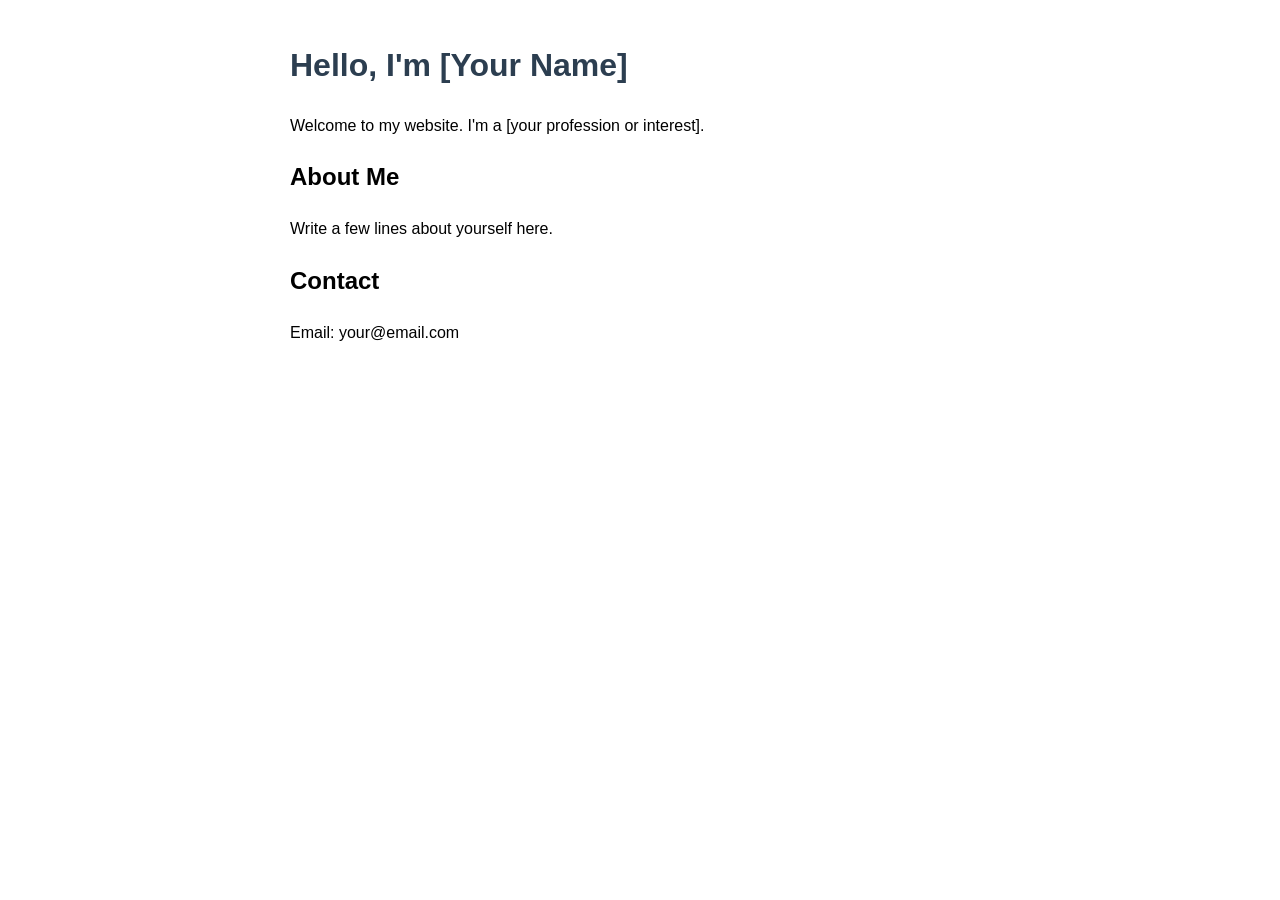
==== index.html @ 99b1be38 "Create index.html" ====
<!DOCTYPE html>
<html lang="en">
<head>
  <meta charset="UTF-8">
  <meta name="viewport" content="width=device-width, initial-scale=1">
  <title>My Website</title>
  <style>
    body { font-family: Arial, sans-serif; max-width: 700px; margin: 40px auto; padding: 0 20px; line-height: 1.6; }
    h1 { color: #2c3e50; }
  </style>
</head>
<body>
  <h1>Hello, I'm [Your Name]</h1>
  <p>Welcome to my website. I'm a [your profession or interest].</p>
  <h2>About Me</h2>
  <p>Write a few lines about yourself here.</p>
  <h2>Contact</h2>
  <p>Email: your@email.com</p>
</body>
</html>
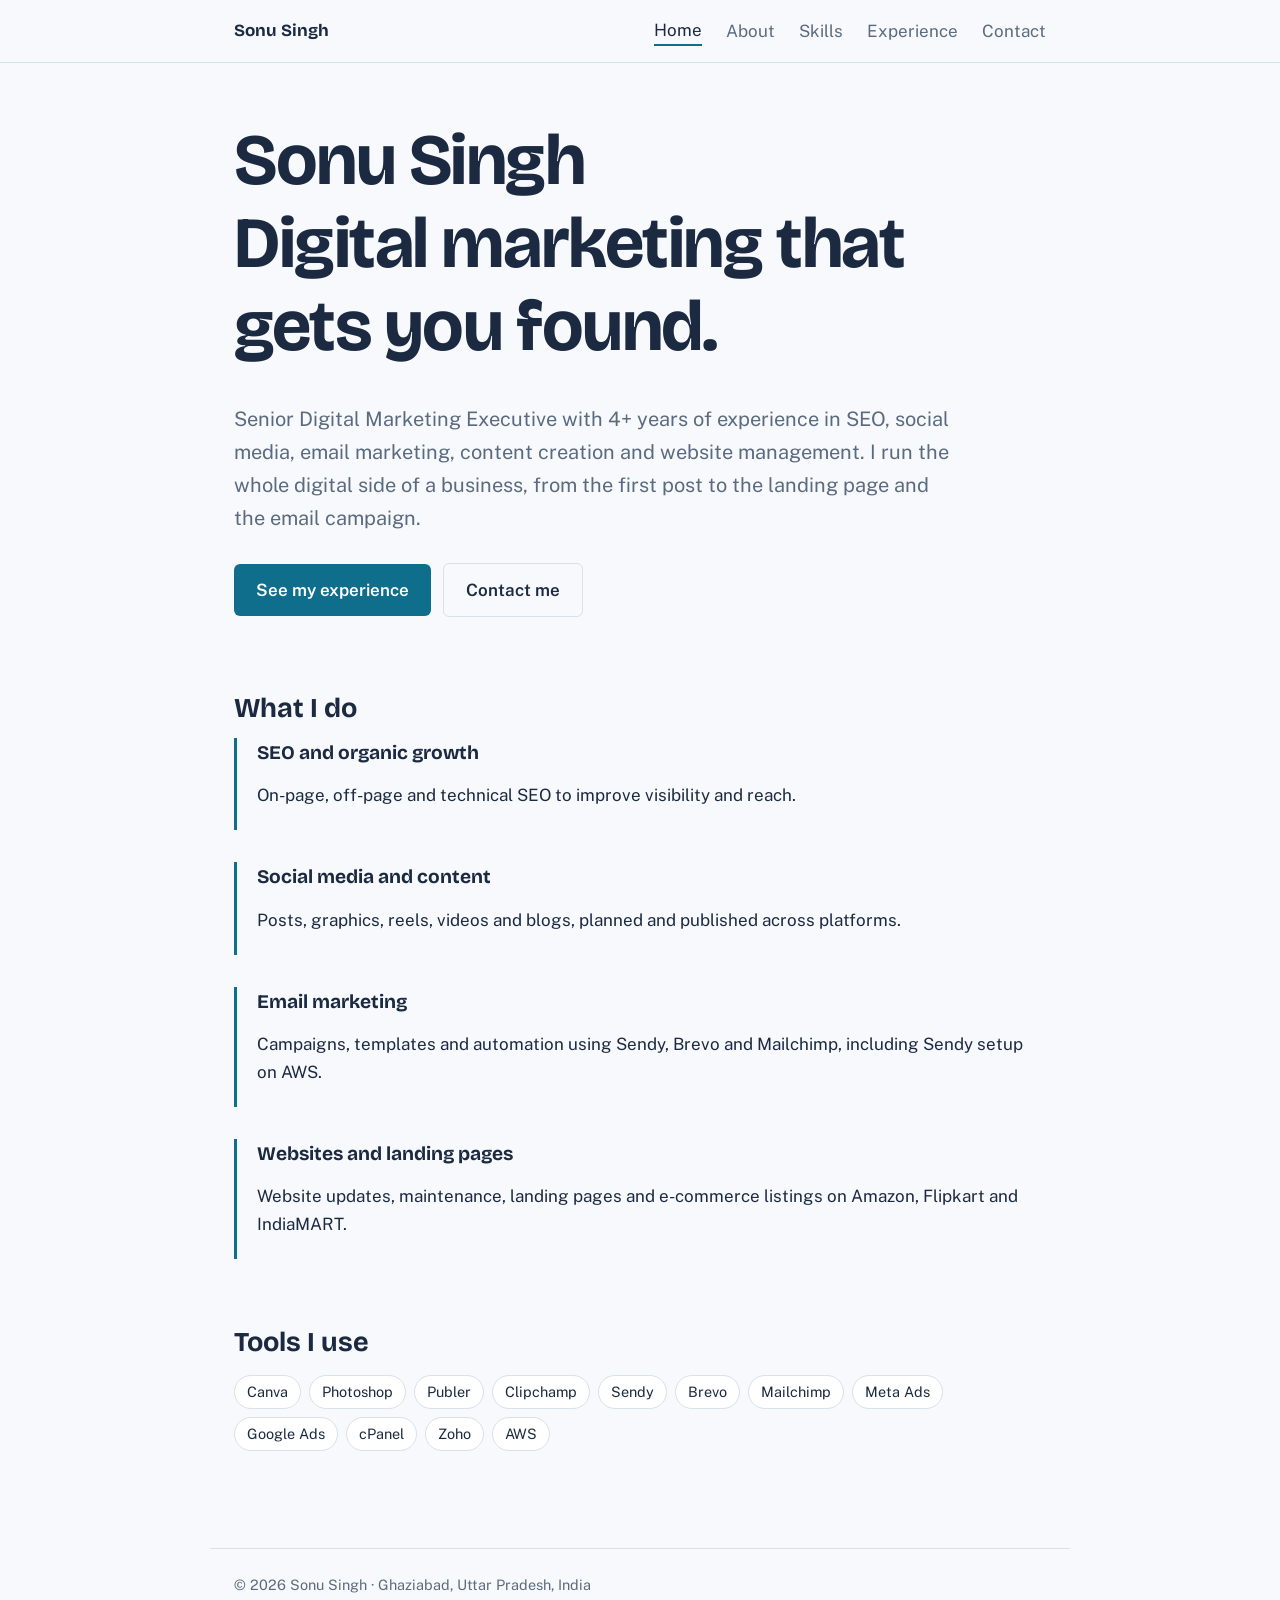
==== commit 8582426d: "Add files via upload" ====
--- a/index.html
+++ b/index.html
@@ -1,20 +1,28 @@
 <!DOCTYPE html>
-<html lang="en">
-<head>
-  <meta charset="UTF-8">
-  <meta name="viewport" content="width=device-width, initial-scale=1">
-  <title>My Website</title>
-  <style>
-    body { font-family: Arial, sans-serif; max-width: 700px; margin: 40px auto; padding: 0 20px; line-height: 1.6; }
-    h1 { color: #2c3e50; }
-  </style>
-</head>
-<body>
-  <h1>Hello, I'm [Your Name]</h1>
-  <p>Welcome to my website. I'm a [your profession or interest].</p>
-  <h2>About Me</h2>
-  <p>Write a few lines about yourself here.</p>
-  <h2>Contact</h2>
-  <p>Email: your@email.com</p>
-</body>
-</html>
+<html lang="en"><head><meta charset="UTF-8"><meta name="viewport" content="width=device-width,initial-scale=1">
+<title>Home | Sonu Singh</title>
+<meta name="description" content="Sonu Singh, Senior Digital Marketing Executive with 4+ years of experience in SEO, social media, email marketing and websites.">
+<link rel="preconnect" href="https://fonts.googleapis.com"><link rel="preconnect" href="https://fonts.gstatic.com" crossorigin>
+<link href="https://fonts.googleapis.com/css2?family=Bricolage+Grotesque:wght@600;700&family=Public+Sans:wght@400;600&display=swap" rel="stylesheet">
+<link rel="stylesheet" href="style.css"></head><body>
+<header><nav><a class="logo" href="index.html">Sonu Singh</a>
+<a href="index.html" aria-current="page">Home</a>
+<a href="about.html">About</a>
+<a href="skills.html">Skills</a>
+<a href="experience.html">Experience</a>
+<a href="contact.html">Contact</a>
+</nav></header>
+<main>
+<div class="hero-in">
+<h1>Sonu Singh<br>Digital marketing that gets you found.</h1>
+<p class="lead">Senior Digital Marketing Executive with 4+ years of experience in SEO, social media, email marketing, content creation and website management. I run the whole digital side of a business, from the first post to the landing page and the email campaign.</p>
+<a class="btn" href="experience.html">See my experience</a><a class="btn alt" href="contact.html">Contact me</a>
+</div>
+<h2>What I do</h2>
+<div class="row"><h3>SEO and organic growth</h3><p>On-page, off-page and technical SEO to improve visibility and reach.</p></div>
+<div class="row"><h3>Social media and content</h3><p>Posts, graphics, reels, videos and blogs, planned and published across platforms.</p></div>
+<div class="row"><h3>Email marketing</h3><p>Campaigns, templates and automation using Sendy, Brevo and Mailchimp, including Sendy setup on AWS.</p></div>
+<div class="row"><h3>Websites and landing pages</h3><p>Website updates, maintenance, landing pages and e-commerce listings on Amazon, Flipkart and IndiaMART.</p></div>
+<h2>Tools I use</h2>
+<ul class="tags"><li>Canva</li><li>Photoshop</li><li>Publer</li><li>Clipchamp</li><li>Sendy</li><li>Brevo</li><li>Mailchimp</li><li>Meta Ads</li><li>Google Ads</li><li>cPanel</li><li>Zoho</li><li>AWS</li></ul>
+</main><footer>© 2026 Sonu Singh · Ghaziabad, Uttar Pradesh, India</footer></body></html>
--- a/style.css
+++ b/style.css
@@ -0,0 +1,32 @@
+:root{--bg:#f7f9fc;--ink:#1b2a41;--muted:#5b6b7f;--line:#d9e1ea;--accent:#0f6e8c;--surface:#fff}
+@media (prefers-color-scheme:dark){:root{--bg:#10192a;--ink:#e8eef6;--muted:#9fb0c4;--line:#27374d;--accent:#5cc2e0;--surface:#16233a}}
+*{box-sizing:border-box}
+html{scroll-behavior:smooth}
+body{margin:0;background:var(--bg);color:var(--ink);font:17px/1.65 "Public Sans",system-ui,sans-serif}
+h1,h2,h3{font-family:"Bricolage Grotesque","Public Sans",sans-serif;line-height:1.15;margin:0 0 .5em}
+h1{font-size:clamp(2.4rem,7vw,4.5rem);letter-spacing:-.02em}
+h2{font-size:1.7rem;margin-top:2.5em}
+h3{font-size:1.2rem;margin-bottom:.2em}
+a{color:var(--accent)}
+a:focus-visible,.btn:focus-visible{outline:3px solid var(--accent);outline-offset:3px}
+header{border-bottom:1px solid var(--line)}
+nav{max-width:860px;margin:auto;padding:16px 24px;display:flex;flex-wrap:wrap;gap:8px 24px;align-items:center}
+nav .logo{font-family:"Bricolage Grotesque",sans-serif;font-weight:700;color:var(--ink);text-decoration:none;margin-right:auto}
+nav a{text-decoration:none;color:var(--muted)}
+nav a[aria-current="page"]{color:var(--ink);border-bottom:2px solid var(--accent)}
+main{max-width:860px;margin:auto;padding:56px 24px 80px}
+.lead{font-size:1.25rem;color:var(--muted);max-width:60ch}
+.btn{display:inline-block;padding:12px 22px;border-radius:6px;background:var(--accent);color:#fff;text-decoration:none;font-weight:600;margin:8px 12px 8px 0}
+.btn.alt{background:transparent;color:var(--ink);border:1px solid var(--line)}
+.row{border-left:3px solid var(--accent);padding:4px 0 4px 20px;margin:0 0 32px}
+.row small,.meta{color:var(--muted)}
+.tags{display:flex;flex-wrap:wrap;gap:8px;padding:0;list-style:none}
+.tags li{border:1px solid var(--line);background:var(--surface);padding:4px 12px;border-radius:999px;font-size:.9rem}
+.hero-in{animation:in .7s ease both}
+@keyframes in{from{opacity:0;transform:translateY(12px)}}
+@media (prefers-reduced-motion:reduce){.hero-in{animation:none}html{scroll-behavior:auto}}
+footer{max-width:860px;margin:auto;padding:24px;border-top:1px solid var(--line);color:var(--muted);font-size:.9rem}
+.grid2{display:grid;grid-template-columns:repeat(auto-fit,minmax(240px,1fr));gap:8px 40px}
+.grid2 h3{margin-top:1.4em}
+.grid2 ul{padding-left:18px;margin:0;color:var(--muted)}
+.row ul{padding-left:18px;margin:.5em 0}
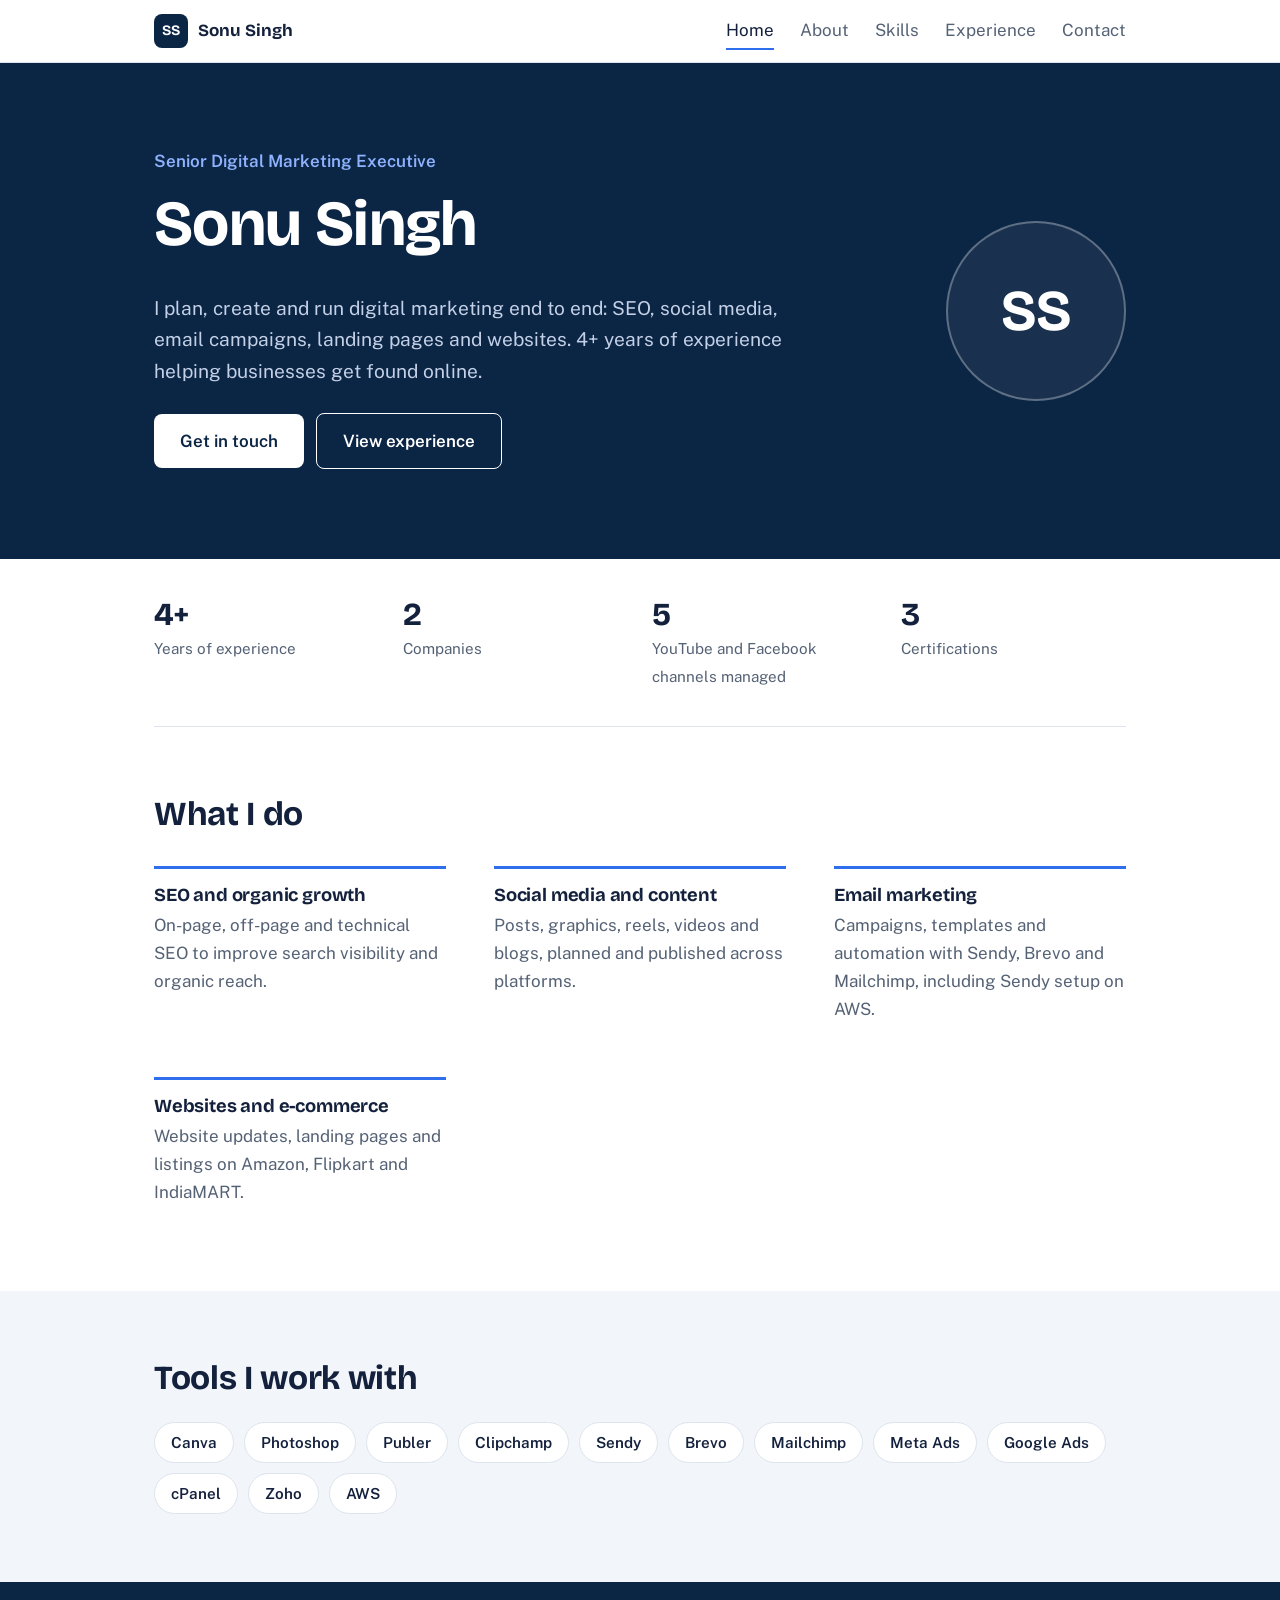
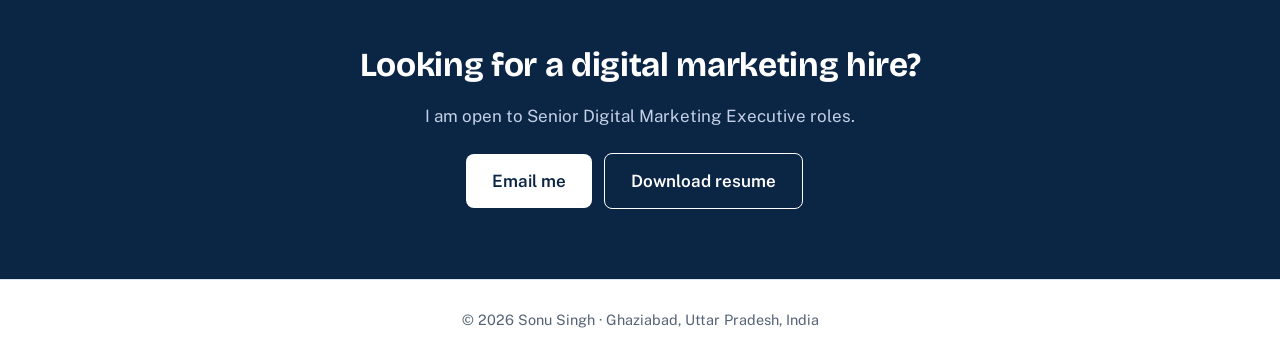
==== commit cc82566b: "Add files via upload" ====
--- a/index.html
+++ b/index.html
@@ -1,28 +1,32 @@
 <!DOCTYPE html>
 <html lang="en"><head><meta charset="UTF-8"><meta name="viewport" content="width=device-width,initial-scale=1">
-<title>Home | Sonu Singh</title>
-<meta name="description" content="Sonu Singh, Senior Digital Marketing Executive with 4+ years of experience in SEO, social media, email marketing and websites.">
+<title>Home | Sonu Singh, Senior Digital Marketing Executive</title>
+<meta name="description" content="Sonu Singh is a Senior Digital Marketing Executive with 4+ years of experience in SEO, social media, email marketing and website management.">
 <link rel="preconnect" href="https://fonts.googleapis.com"><link rel="preconnect" href="https://fonts.gstatic.com" crossorigin>
 <link href="https://fonts.googleapis.com/css2?family=Bricolage+Grotesque:wght@600;700&family=Public+Sans:wght@400;600&display=swap" rel="stylesheet">
 <link rel="stylesheet" href="style.css"></head><body>
-<header><nav><a class="logo" href="index.html">Sonu Singh</a>
+<header><nav><a class="logo" href="index.html"><b>SS</b>Sonu Singh</a>
 <a href="index.html" aria-current="page">Home</a>
 <a href="about.html">About</a>
 <a href="skills.html">Skills</a>
 <a href="experience.html">Experience</a>
 <a href="contact.html">Contact</a>
 </nav></header>
-<main>
-<div class="hero-in">
-<h1>Sonu Singh<br>Digital marketing that gets you found.</h1>
-<p class="lead">Senior Digital Marketing Executive with 4+ years of experience in SEO, social media, email marketing, content creation and website management. I run the whole digital side of a business, from the first post to the landing page and the email campaign.</p>
-<a class="btn" href="experience.html">See my experience</a><a class="btn alt" href="contact.html">Contact me</a>
-</div>
-<h2>What I do</h2>
-<div class="row"><h3>SEO and organic growth</h3><p>On-page, off-page and technical SEO to improve visibility and reach.</p></div>
-<div class="row"><h3>Social media and content</h3><p>Posts, graphics, reels, videos and blogs, planned and published across platforms.</p></div>
-<div class="row"><h3>Email marketing</h3><p>Campaigns, templates and automation using Sendy, Brevo and Mailchimp, including Sendy setup on AWS.</p></div>
-<div class="row"><h3>Websites and landing pages</h3><p>Website updates, maintenance, landing pages and e-commerce listings on Amazon, Flipkart and IndiaMART.</p></div>
-<h2>Tools I use</h2>
-<ul class="tags"><li>Canva</li><li>Photoshop</li><li>Publer</li><li>Clipchamp</li><li>Sendy</li><li>Brevo</li><li>Mailchimp</li><li>Meta Ads</li><li>Google Ads</li><li>cPanel</li><li>Zoho</li><li>AWS</li></ul>
-</main><footer>© 2026 Sonu Singh · Ghaziabad, Uttar Pradesh, India</footer></body></html>
+<section class="hero"><div class="wrap"><div class="hero-in">
+<p class="role">Senior Digital Marketing Executive</p>
+<h1>Sonu Singh</h1>
+<p class="lead">I plan, create and run digital marketing end to end: SEO, social media, email campaigns, landing pages and websites. 4+ years of experience helping businesses get found online.</p>
+<a class="btn" href="contact.html">Get in touch</a><a class="btn alt" href="experience.html">View experience</a></div>
+<div class="mono" aria-hidden="true">SS</div></div></section>
+<div class="wrap"><div class="stats"><div><strong>4+</strong><span>Years of experience</span></div><div><strong>2</strong><span>Companies</span></div><div><strong>5</strong><span>YouTube and Facebook channels managed</span></div><div><strong>3</strong><span>Certifications</span></div></div></div>
+<section class="s"><div class="wrap"><h2>What I do</h2>
+<div class="cols">
+<div><h3>SEO and organic growth</h3><p>On-page, off-page and technical SEO to improve search visibility and organic reach.</p></div>
+<div><h3>Social media and content</h3><p>Posts, graphics, reels, videos and blogs, planned and published across platforms.</p></div>
+<div><h3>Email marketing</h3><p>Campaigns, templates and automation with Sendy, Brevo and Mailchimp, including Sendy setup on AWS.</p></div>
+<div><h3>Websites and e-commerce</h3><p>Website updates, landing pages and listings on Amazon, Flipkart and IndiaMART.</p></div>
+</div></div></section>
+<section class="s soft"><div class="wrap"><h2>Tools I work with</h2>
+<ul class="tags"><li>Canva</li><li>Photoshop</li><li>Publer</li><li>Clipchamp</li><li>Sendy</li><li>Brevo</li><li>Mailchimp</li><li>Meta Ads</li><li>Google Ads</li><li>cPanel</li><li>Zoho</li><li>AWS</li></ul></div></section>
+<section class="cta"><div class="wrap"><h2>Looking for a digital marketing hire?</h2><p>I am open to Senior Digital Marketing Executive roles.</p><a class="btn" href="mailto:singh1998sonu@gmail.com">Email me</a><a class="btn alt" href="resume.pdf">Download resume</a></div></section>
+<footer>© 2026 Sonu Singh · Ghaziabad, Uttar Pradesh, India</footer></body></html>
--- a/style.css
+++ b/style.css
@@ -1,32 +1,61 @@
-:root{--bg:#f7f9fc;--ink:#1b2a41;--muted:#5b6b7f;--line:#d9e1ea;--accent:#0f6e8c;--surface:#fff}
-@media (prefers-color-scheme:dark){:root{--bg:#10192a;--ink:#e8eef6;--muted:#9fb0c4;--line:#27374d;--accent:#5cc2e0;--surface:#16233a}}
+:root{--bg:#fff;--soft:#f2f5fa;--ink:#14213d;--muted:#556275;--line:#dde4ee;--blue:#2f6fed;--navy:#0b2545;--on-blue:#fff}
+@media (prefers-color-scheme:dark){:root{--bg:#0d1626;--soft:#121e33;--ink:#e9eef7;--muted:#a3b1c6;--line:#25344e;--blue:#6d9bff;--navy:#091428;--on-blue:#0d1626}}
 *{box-sizing:border-box}
 html{scroll-behavior:smooth}
 body{margin:0;background:var(--bg);color:var(--ink);font:17px/1.65 "Public Sans",system-ui,sans-serif}
-h1,h2,h3{font-family:"Bricolage Grotesque","Public Sans",sans-serif;line-height:1.15;margin:0 0 .5em}
-h1{font-size:clamp(2.4rem,7vw,4.5rem);letter-spacing:-.02em}
-h2{font-size:1.7rem;margin-top:2.5em}
-h3{font-size:1.2rem;margin-bottom:.2em}
-a{color:var(--accent)}
-a:focus-visible,.btn:focus-visible{outline:3px solid var(--accent);outline-offset:3px}
-header{border-bottom:1px solid var(--line)}
-nav{max-width:860px;margin:auto;padding:16px 24px;display:flex;flex-wrap:wrap;gap:8px 24px;align-items:center}
-nav .logo{font-family:"Bricolage Grotesque",sans-serif;font-weight:700;color:var(--ink);text-decoration:none;margin-right:auto}
-nav a{text-decoration:none;color:var(--muted)}
-nav a[aria-current="page"]{color:var(--ink);border-bottom:2px solid var(--accent)}
-main{max-width:860px;margin:auto;padding:56px 24px 80px}
-.lead{font-size:1.25rem;color:var(--muted);max-width:60ch}
-.btn{display:inline-block;padding:12px 22px;border-radius:6px;background:var(--accent);color:#fff;text-decoration:none;font-weight:600;margin:8px 12px 8px 0}
-.btn.alt{background:transparent;color:var(--ink);border:1px solid var(--line)}
-.row{border-left:3px solid var(--accent);padding:4px 0 4px 20px;margin:0 0 32px}
-.row small,.meta{color:var(--muted)}
-.tags{display:flex;flex-wrap:wrap;gap:8px;padding:0;list-style:none}
-.tags li{border:1px solid var(--line);background:var(--surface);padding:4px 12px;border-radius:999px;font-size:.9rem}
+h1,h2,h3{font-family:"Bricolage Grotesque","Public Sans",sans-serif;line-height:1.15;margin:0 0 .5em;letter-spacing:-.01em}
+h1{font-size:clamp(2.3rem,6vw,4rem)}
+h2{font-size:clamp(1.6rem,3.5vw,2.1rem)}
+h3{font-size:1.15rem;margin-bottom:.3em}
+p{margin:0 0 1em}
+a{color:var(--blue)}
+:focus-visible{outline:3px solid var(--blue);outline-offset:3px}
+.wrap{max-width:1020px;margin:auto;padding:0 24px}
+header{position:sticky;top:0;z-index:5;background:var(--bg);border-bottom:1px solid var(--line)}
+nav{max-width:1020px;margin:auto;padding:12px 24px;display:flex;flex-wrap:wrap;gap:6px 26px;align-items:center}
+.logo{display:flex;align-items:center;gap:10px;margin-right:auto;font-family:"Bricolage Grotesque",sans-serif;font-weight:700;color:var(--ink);text-decoration:none}
+.logo b{display:grid;place-items:center;width:34px;height:34px;border-radius:8px;background:var(--navy);color:#fff;font-size:.9rem}
+nav a:not(.logo){text-decoration:none;color:var(--muted);padding:4px 0;border-bottom:2px solid transparent}
+nav a:not(.logo):hover{color:var(--ink)}
+nav a[aria-current="page"]{color:var(--ink);border-color:var(--blue)}
+.btn{display:inline-block;padding:13px 26px;border-radius:8px;background:var(--blue);color:var(--on-blue);text-decoration:none;font-weight:600;margin:6px 12px 6px 0}
+.btn.alt{background:transparent;color:inherit;border:1.5px solid currentColor}
+.hero{background:var(--navy);color:#fff;padding:84px 0}
+.hero .wrap{display:grid;grid-template-columns:1fr auto;gap:48px;align-items:center}
+.hero .btn{background:#fff;color:var(--navy)}
+.hero .btn.alt{background:transparent;color:#fff}
+.hero p.lead{color:#c3d0e6;font-size:1.2rem;max-width:56ch}
+.role{color:#8fb2ff;font-weight:600;margin-bottom:12px}
+.mono{width:180px;height:180px;border-radius:50%;border:2px solid rgba(255,255,255,.3);display:grid;place-items:center;font:700 3.6rem "Bricolage Grotesque",sans-serif;background:rgba(255,255,255,.06)}
 .hero-in{animation:in .7s ease both}
-@keyframes in{from{opacity:0;transform:translateY(12px)}}
+@keyframes in{from{opacity:0;transform:translateY(14px)}}
+.page-head{background:var(--navy);color:#fff;padding:56px 0}
+.page-head p{color:#c3d0e6;max-width:60ch;margin:0;font-size:1.15rem}
+.page-head h1{font-size:clamp(2rem,5vw,3rem)}
+section.s{padding:68px 0}
+section.soft{background:var(--soft)}
+.stats{display:grid;grid-template-columns:repeat(auto-fit,minmax(150px,1fr));gap:24px;padding:36px 0;border-bottom:1px solid var(--line)}
+.stats strong{display:block;font:700 2rem "Bricolage Grotesque",sans-serif}
+.stats span{color:var(--muted);font-size:.95rem}
+.cols{display:grid;grid-template-columns:repeat(auto-fit,minmax(280px,1fr));gap:36px 48px;margin-top:32px}
+.cols>div{border-top:3px solid var(--blue);padding-top:16px}
+.cols p,.cols li{color:var(--muted)}
+.cols ul{padding-left:18px;margin:0}
+.tags{display:flex;flex-wrap:wrap;gap:10px;padding:0;list-style:none;margin:24px 0 0}
+.tags li{padding:7px 16px;border-radius:999px;background:var(--bg);border:1px solid var(--line);font-weight:600;font-size:.95rem}
+.timeline{position:relative;margin-top:32px;padding-left:34px;border-left:2px solid var(--line)}
+.job{position:relative;margin-bottom:44px}
+.job::before{content:"";position:absolute;left:-43px;top:8px;width:16px;height:16px;border-radius:50%;background:var(--blue);border:4px solid var(--bg)}
+.job .meta{color:var(--blue);font-weight:600;margin-bottom:10px}
+.job ul{padding-left:20px;margin:0;color:var(--muted)}
+.job li{margin-bottom:6px}
+.cta{background:var(--navy);color:#fff;padding:64px 0;text-align:center}
+.cta p{color:#c3d0e6}
+.cta .btn{background:#fff;color:var(--navy)}
+.cta .btn.alt{background:transparent;color:#fff}
+.edu{display:grid;grid-template-columns:repeat(auto-fit,minmax(260px,1fr));gap:24px;margin-top:24px}
+.edu div{border-left:3px solid var(--blue);padding-left:16px}
+.edu p{margin:0;color:var(--muted)}
+footer{padding:28px 24px;text-align:center;color:var(--muted);font-size:.9rem;border-top:1px solid var(--line)}
+@media (max-width:760px){.hero{padding:56px 0}.hero .wrap{grid-template-columns:1fr}.mono{width:110px;height:110px;font-size:2.3rem;order:-1}}
 @media (prefers-reduced-motion:reduce){.hero-in{animation:none}html{scroll-behavior:auto}}
-footer{max-width:860px;margin:auto;padding:24px;border-top:1px solid var(--line);color:var(--muted);font-size:.9rem}
-.grid2{display:grid;grid-template-columns:repeat(auto-fit,minmax(240px,1fr));gap:8px 40px}
-.grid2 h3{margin-top:1.4em}
-.grid2 ul{padding-left:18px;margin:0;color:var(--muted)}
-.row ul{padding-left:18px;margin:.5em 0}
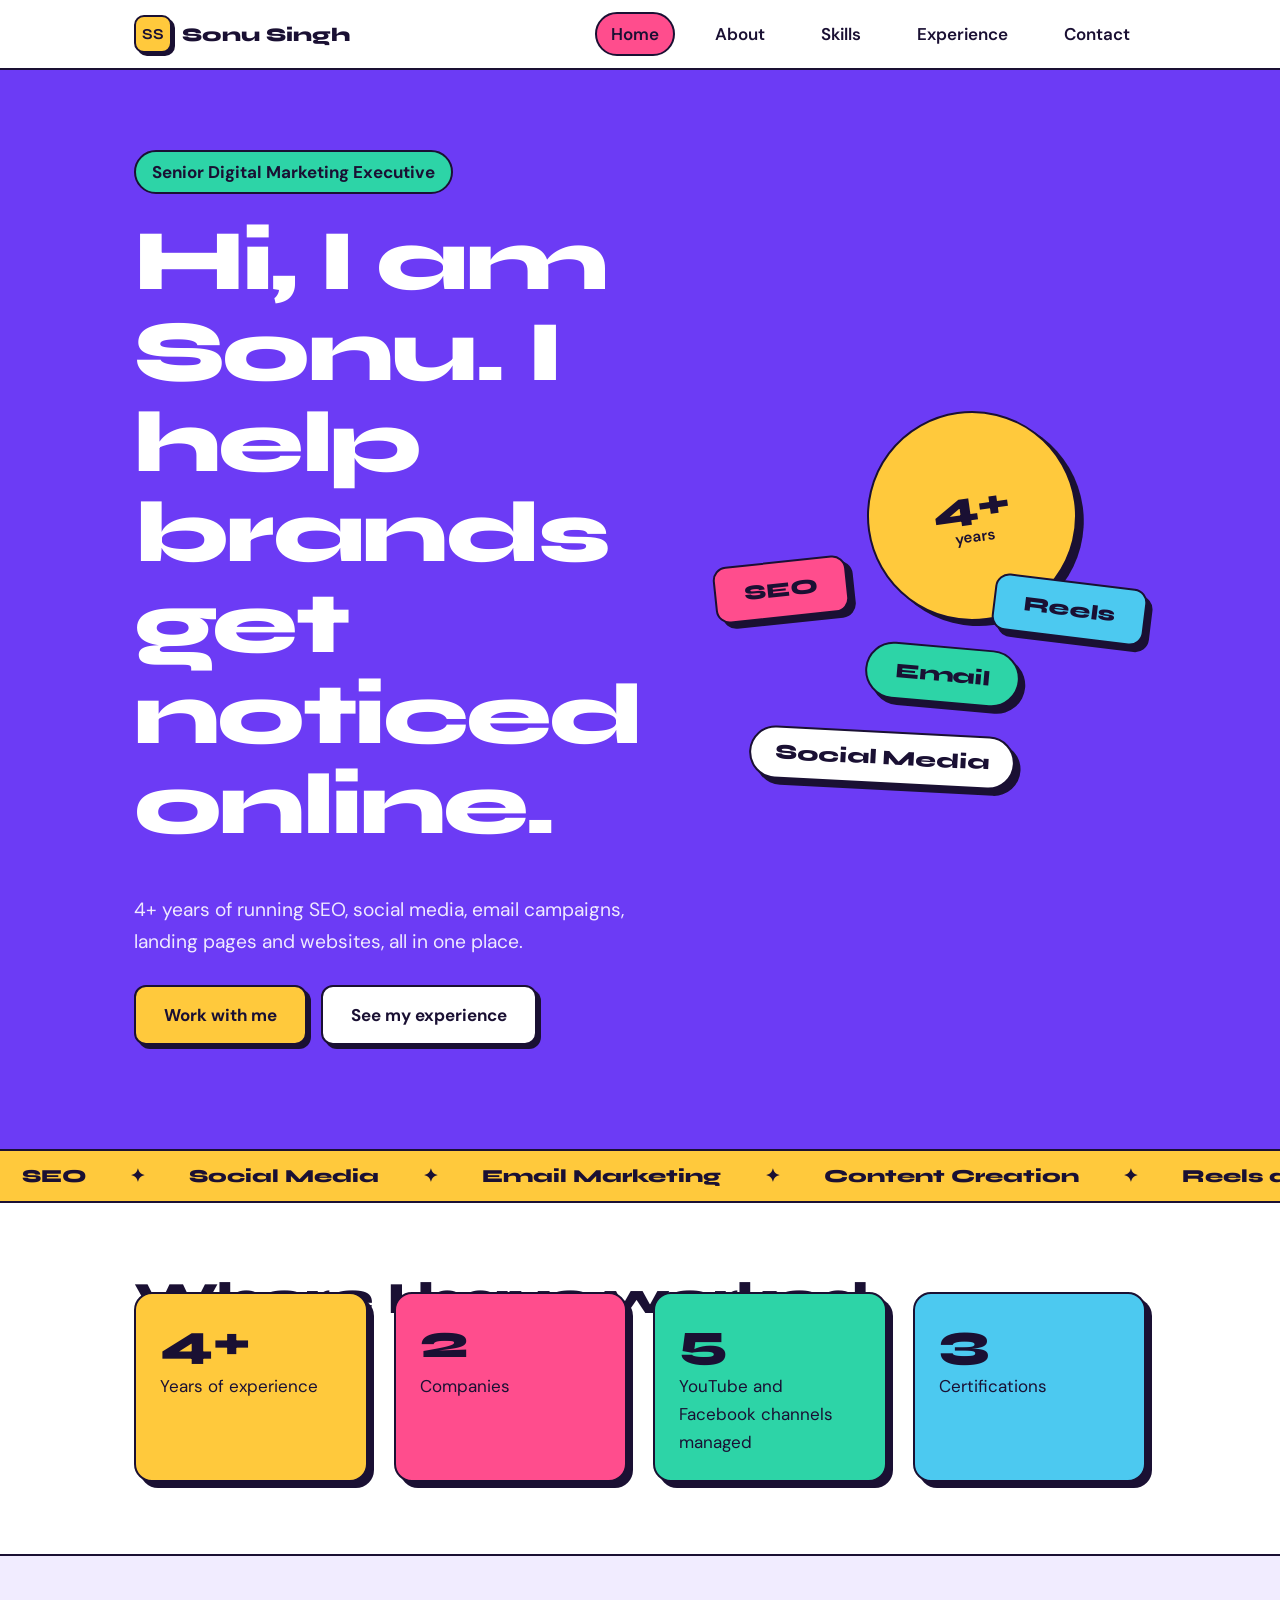
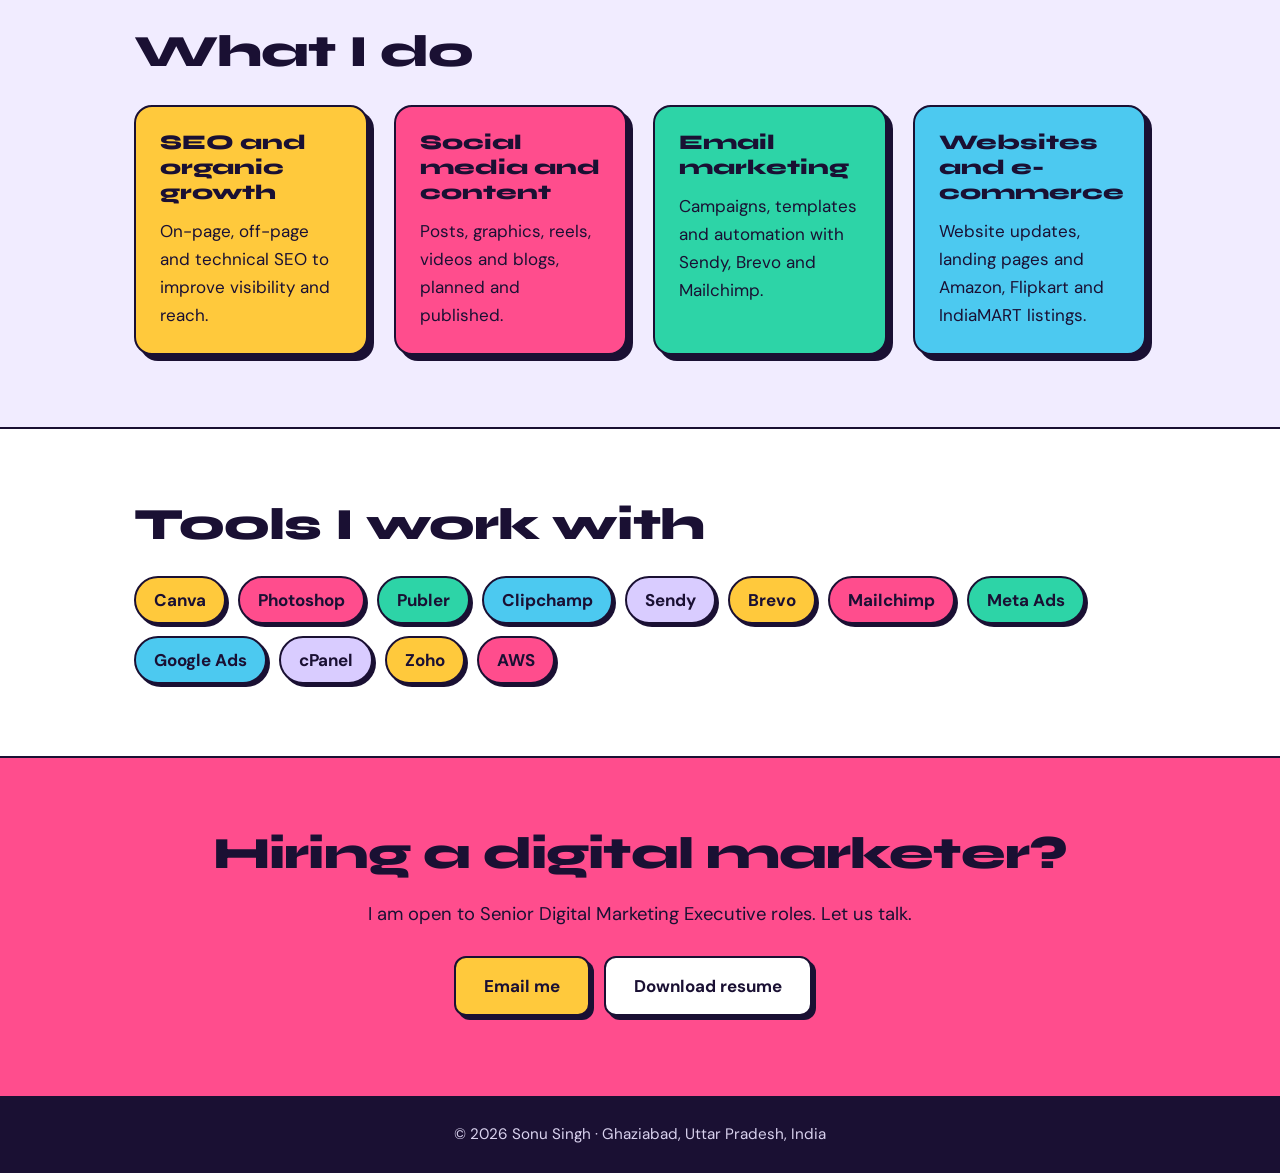
==== commit e64bf7d2: "Add files via upload" ====
--- a/index.html
+++ b/index.html
@@ -3,7 +3,7 @@
 <title>Home | Sonu Singh, Senior Digital Marketing Executive</title>
 <meta name="description" content="Sonu Singh is a Senior Digital Marketing Executive with 4+ years of experience in SEO, social media, email marketing and website management.">
 <link rel="preconnect" href="https://fonts.googleapis.com"><link rel="preconnect" href="https://fonts.gstatic.com" crossorigin>
-<link href="https://fonts.googleapis.com/css2?family=Bricolage+Grotesque:wght@600;700&family=Public+Sans:wght@400;600&display=swap" rel="stylesheet">
+<link href="https://fonts.googleapis.com/css2?family=DM+Sans:wght@400;600;700&family=Syne:wght@700;800&display=swap" rel="stylesheet">
 <link rel="stylesheet" href="style.css"></head><body>
 <header><nav><a class="logo" href="index.html"><b>SS</b>Sonu Singh</a>
 <a href="index.html" aria-current="page">Home</a>
@@ -12,21 +12,22 @@
 <a href="experience.html">Experience</a>
 <a href="contact.html">Contact</a>
 </nav></header>
-<section class="hero"><div class="wrap"><div class="hero-in">
-<p class="role">Senior Digital Marketing Executive</p>
-<h1>Sonu Singh</h1>
-<p class="lead">I plan, create and run digital marketing end to end: SEO, social media, email campaigns, landing pages and websites. 4+ years of experience helping businesses get found online.</p>
-<a class="btn" href="contact.html">Get in touch</a><a class="btn alt" href="experience.html">View experience</a></div>
-<div class="mono" aria-hidden="true">SS</div></div></section>
-<div class="wrap"><div class="stats"><div><strong>4+</strong><span>Years of experience</span></div><div><strong>2</strong><span>Companies</span></div><div><strong>5</strong><span>YouTube and Facebook channels managed</span></div><div><strong>3</strong><span>Certifications</span></div></div></div>
-<section class="s"><div class="wrap"><h2>What I do</h2>
-<div class="cols">
-<div><h3>SEO and organic growth</h3><p>On-page, off-page and technical SEO to improve search visibility and organic reach.</p></div>
-<div><h3>Social media and content</h3><p>Posts, graphics, reels, videos and blogs, planned and published across platforms.</p></div>
-<div><h3>Email marketing</h3><p>Campaigns, templates and automation with Sendy, Brevo and Mailchimp, including Sendy setup on AWS.</p></div>
-<div><h3>Websites and e-commerce</h3><p>Website updates, landing pages and listings on Amazon, Flipkart and IndiaMART.</p></div>
-</div></div></section>
-<section class="s soft"><div class="wrap"><h2>Tools I work with</h2>
+<section class="hero"><div class="wrap"><div>
+<span class="tag">Senior Digital Marketing Executive</span>
+<h1>Hi, I am Sonu. I help brands get noticed online.</h1>
+<p class="lead">4+ years of running SEO, social media, email campaigns, landing pages and websites, all in one place.</p>
+<a class="btn" href="contact.html">Work with me</a><a class="btn alt" href="experience.html">See my experience</a></div>
+<div class="art" aria-hidden="true"><div class="st s1"><div>4+<small>years</small></div></div><div class="st s2">SEO</div><div class="st s3">Email</div><div class="st s4">Reels</div><div class="st s5">Social Media</div></div></div></section>
+<div class="marq" aria-hidden="true"><div><span>SEO</span><span>✦</span><span>Social Media</span><span>✦</span><span>Email Marketing</span><span>✦</span><span>Content Creation</span><span>✦</span><span>Reels and Video</span><span>✦</span><span>Meta Ads</span><span>✦</span><span>Google Ads</span><span>✦</span><span>Landing Pages</span><span>✦</span><span>SEO</span><span>✦</span><span>Social Media</span><span>✦</span><span>Email Marketing</span><span>✦</span><span>Content Creation</span><span>✦</span><span>Reels and Video</span><span>✦</span><span>Meta Ads</span><span>✦</span><span>Google Ads</span><span>✦</span><span>Landing Pages</span><span>✦</span></div></div>
+<section class="s"><div class="wrap">
+<h2>Where I have worked</h2>
+<div class="stats"><div class="box"><strong>4+</strong>Years of experience</div><div class="box"><strong>2</strong>Companies</div><div class="box"><strong>5</strong>YouTube and Facebook channels managed</div><div class="box"><strong>3</strong>Certifications</div></div></div></section>
+<section class="s lav"><div class="wrap"><h2>What I do</h2><div class="blocks">
+<div class="box"><h3>SEO and organic growth</h3><p>On-page, off-page and technical SEO to improve visibility and reach.</p></div>
+<div class="box"><h3>Social media and content</h3><p>Posts, graphics, reels, videos and blogs, planned and published.</p></div>
+<div class="box"><h3>Email marketing</h3><p>Campaigns, templates and automation with Sendy, Brevo and Mailchimp.</p></div>
+<div class="box"><h3>Websites and e-commerce</h3><p>Website updates, landing pages and Amazon, Flipkart and IndiaMART listings.</p></div></div></div></section>
+<section class="s"><div class="wrap"><h2>Tools I work with</h2>
 <ul class="tags"><li>Canva</li><li>Photoshop</li><li>Publer</li><li>Clipchamp</li><li>Sendy</li><li>Brevo</li><li>Mailchimp</li><li>Meta Ads</li><li>Google Ads</li><li>cPanel</li><li>Zoho</li><li>AWS</li></ul></div></section>
-<section class="cta"><div class="wrap"><h2>Looking for a digital marketing hire?</h2><p>I am open to Senior Digital Marketing Executive roles.</p><a class="btn" href="mailto:singh1998sonu@gmail.com">Email me</a><a class="btn alt" href="resume.pdf">Download resume</a></div></section>
+<section class="cta"><div class="wrap"><h2>Hiring a digital marketer?</h2><p>I am open to Senior Digital Marketing Executive roles. Let us talk.</p><a class="btn" href="mailto:singh1998sonu@gmail.com">Email me</a><a class="btn alt" href="resume.pdf">Download resume</a></div></section>
 <footer>© 2026 Sonu Singh · Ghaziabad, Uttar Pradesh, India</footer></body></html>
--- a/style.css
+++ b/style.css
@@ -1,61 +1,70 @@
-:root{--bg:#fff;--soft:#f2f5fa;--ink:#14213d;--muted:#556275;--line:#dde4ee;--blue:#2f6fed;--navy:#0b2545;--on-blue:#fff}
-@media (prefers-color-scheme:dark){:root{--bg:#0d1626;--soft:#121e33;--ink:#e9eef7;--muted:#a3b1c6;--line:#25344e;--blue:#6d9bff;--navy:#091428;--on-blue:#0d1626}}
+:root{--ink:#1a1033;--bg:#fff;--lav:#f1ecff;--violet:#6c3bf5;--pink:#ff4d8d;--yellow:#ffc93c;--mint:#2dd4a7;--sky:#4cc9f0;--b:2.5px solid var(--ink);--sh:6px 6px 0 var(--ink)}
 *{box-sizing:border-box}
 html{scroll-behavior:smooth}
-body{margin:0;background:var(--bg);color:var(--ink);font:17px/1.65 "Public Sans",system-ui,sans-serif}
-h1,h2,h3{font-family:"Bricolage Grotesque","Public Sans",sans-serif;line-height:1.15;margin:0 0 .5em;letter-spacing:-.01em}
-h1{font-size:clamp(2.3rem,6vw,4rem)}
-h2{font-size:clamp(1.6rem,3.5vw,2.1rem)}
-h3{font-size:1.15rem;margin-bottom:.3em}
+body{margin:0;background:var(--bg);color:var(--ink);font:17px/1.65 "DM Sans",system-ui,sans-serif}
+h1,h2,h3{font-family:"Syne","DM Sans",sans-serif;line-height:1.05;margin:0 0 .5em;font-weight:800}
+h1{font-size:clamp(2.6rem,8vw,5.4rem);letter-spacing:-.03em}
+h2{font-size:clamp(1.8rem,4vw,2.8rem);letter-spacing:-.02em}
+h3{font-size:1.3rem;line-height:1.2}
 p{margin:0 0 1em}
-a{color:var(--blue)}
-:focus-visible{outline:3px solid var(--blue);outline-offset:3px}
-.wrap{max-width:1020px;margin:auto;padding:0 24px}
-header{position:sticky;top:0;z-index:5;background:var(--bg);border-bottom:1px solid var(--line)}
-nav{max-width:1020px;margin:auto;padding:12px 24px;display:flex;flex-wrap:wrap;gap:6px 26px;align-items:center}
-.logo{display:flex;align-items:center;gap:10px;margin-right:auto;font-family:"Bricolage Grotesque",sans-serif;font-weight:700;color:var(--ink);text-decoration:none}
-.logo b{display:grid;place-items:center;width:34px;height:34px;border-radius:8px;background:var(--navy);color:#fff;font-size:.9rem}
-nav a:not(.logo){text-decoration:none;color:var(--muted);padding:4px 0;border-bottom:2px solid transparent}
-nav a:not(.logo):hover{color:var(--ink)}
-nav a[aria-current="page"]{color:var(--ink);border-color:var(--blue)}
-.btn{display:inline-block;padding:13px 26px;border-radius:8px;background:var(--blue);color:var(--on-blue);text-decoration:none;font-weight:600;margin:6px 12px 6px 0}
-.btn.alt{background:transparent;color:inherit;border:1.5px solid currentColor}
-.hero{background:var(--navy);color:#fff;padding:84px 0}
-.hero .wrap{display:grid;grid-template-columns:1fr auto;gap:48px;align-items:center}
-.hero .btn{background:#fff;color:var(--navy)}
-.hero .btn.alt{background:transparent;color:#fff}
-.hero p.lead{color:#c3d0e6;font-size:1.2rem;max-width:56ch}
-.role{color:#8fb2ff;font-weight:600;margin-bottom:12px}
-.mono{width:180px;height:180px;border-radius:50%;border:2px solid rgba(255,255,255,.3);display:grid;place-items:center;font:700 3.6rem "Bricolage Grotesque",sans-serif;background:rgba(255,255,255,.06)}
-.hero-in{animation:in .7s ease both}
-@keyframes in{from{opacity:0;transform:translateY(14px)}}
-.page-head{background:var(--navy);color:#fff;padding:56px 0}
-.page-head p{color:#c3d0e6;max-width:60ch;margin:0;font-size:1.15rem}
-.page-head h1{font-size:clamp(2rem,5vw,3rem)}
-section.s{padding:68px 0}
-section.soft{background:var(--soft)}
-.stats{display:grid;grid-template-columns:repeat(auto-fit,minmax(150px,1fr));gap:24px;padding:36px 0;border-bottom:1px solid var(--line)}
-.stats strong{display:block;font:700 2rem "Bricolage Grotesque",sans-serif}
-.stats span{color:var(--muted);font-size:.95rem}
-.cols{display:grid;grid-template-columns:repeat(auto-fit,minmax(280px,1fr));gap:36px 48px;margin-top:32px}
-.cols>div{border-top:3px solid var(--blue);padding-top:16px}
-.cols p,.cols li{color:var(--muted)}
-.cols ul{padding-left:18px;margin:0}
-.tags{display:flex;flex-wrap:wrap;gap:10px;padding:0;list-style:none;margin:24px 0 0}
-.tags li{padding:7px 16px;border-radius:999px;background:var(--bg);border:1px solid var(--line);font-weight:600;font-size:.95rem}
-.timeline{position:relative;margin-top:32px;padding-left:34px;border-left:2px solid var(--line)}
-.job{position:relative;margin-bottom:44px}
-.job::before{content:"";position:absolute;left:-43px;top:8px;width:16px;height:16px;border-radius:50%;background:var(--blue);border:4px solid var(--bg)}
-.job .meta{color:var(--blue);font-weight:600;margin-bottom:10px}
-.job ul{padding-left:20px;margin:0;color:var(--muted)}
-.job li{margin-bottom:6px}
-.cta{background:var(--navy);color:#fff;padding:64px 0;text-align:center}
-.cta p{color:#c3d0e6}
-.cta .btn{background:#fff;color:var(--navy)}
-.cta .btn.alt{background:transparent;color:#fff}
-.edu{display:grid;grid-template-columns:repeat(auto-fit,minmax(260px,1fr));gap:24px;margin-top:24px}
-.edu div{border-left:3px solid var(--blue);padding-left:16px}
-.edu p{margin:0;color:var(--muted)}
-footer{padding:28px 24px;text-align:center;color:var(--muted);font-size:.9rem;border-top:1px solid var(--line)}
-@media (max-width:760px){.hero{padding:56px 0}.hero .wrap{grid-template-columns:1fr}.mono{width:110px;height:110px;font-size:2.3rem;order:-1}}
-@media (prefers-reduced-motion:reduce){.hero-in{animation:none}html{scroll-behavior:auto}}
+a{color:var(--violet);font-weight:600}
+:focus-visible{outline:3px solid var(--pink);outline-offset:3px}
+.wrap{max-width:1060px;margin:auto;padding:0 24px}
+header{position:sticky;top:0;z-index:5;background:var(--bg);border-bottom:var(--b)}
+nav{max-width:1060px;margin:auto;padding:12px 24px;display:flex;flex-wrap:wrap;gap:8px 24px;align-items:center}
+.logo{display:flex;align-items:center;gap:10px;margin-right:auto;font:800 1.2rem "Syne",sans-serif;color:var(--ink);text-decoration:none}
+.logo b{display:grid;place-items:center;width:38px;height:38px;background:var(--yellow);border:var(--b);border-radius:10px;box-shadow:3px 3px 0 var(--ink);font-size:.95rem}
+nav a:not(.logo){text-decoration:none;color:var(--ink);font-weight:600;padding:6px 14px;border-radius:999px;border:2.5px solid transparent}
+nav a:not(.logo):hover{background:var(--lav)}
+nav a[aria-current="page"]{background:var(--pink);border-color:var(--ink)}
+.btn{display:inline-block;padding:14px 28px;border-radius:12px;background:var(--yellow);color:var(--ink);text-decoration:none;font-weight:700;border:var(--b);box-shadow:4px 4px 0 var(--ink);margin:8px 14px 8px 0;transition:transform .15s,box-shadow .15s}
+.btn:hover{transform:translate(3px,3px);box-shadow:1px 1px 0 var(--ink)}
+.btn.alt{background:#fff}
+.hero{background:var(--violet);color:#fff;padding:80px 0 96px;overflow:hidden}
+.hero .wrap{display:grid;grid-template-columns:1.25fr 1fr;gap:40px;align-items:center}
+.hero .tag{display:inline-block;background:var(--mint);color:var(--ink);font-weight:700;padding:6px 16px;border:var(--b);border-radius:999px;margin-bottom:22px}
+.hero p.lead{font-size:1.2rem;max-width:50ch;color:#efe9ff}
+.art{position:relative;height:380px}
+.st{position:absolute;display:grid;place-items:center;border:var(--b);box-shadow:var(--sh);color:var(--ink);font:800 1.3rem "Syne",sans-serif;text-align:center}
+.s1{width:210px;height:210px;border-radius:50%;background:var(--yellow);left:50%;top:0;transform:translateX(-30%) rotate(-8deg);font-size:2.6rem;line-height:1}
+.s1 small{display:block;font:600 .95rem "DM Sans",sans-serif}
+.s2{background:var(--pink);padding:14px 28px;border-radius:14px;left:0;top:150px;transform:rotate(-6deg)}
+.s3{background:var(--mint);padding:14px 28px;border-radius:999px;left:35%;top:235px;transform:rotate(5deg)}
+.s4{background:var(--sky);padding:14px 28px;border-radius:14px;right:0;top:170px;transform:rotate(7deg)}
+.s5{background:#fff;padding:12px 24px;border-radius:999px;left:8%;top:320px;transform:rotate(3deg)}
+.marq{background:var(--yellow);border-block:var(--b);overflow:hidden;white-space:nowrap}
+.marq div{display:inline-block;padding:14px 0;font:800 1.15rem "Syne",sans-serif;animation:m 28s linear infinite}
+.marq span{margin:0 22px}
+@keyframes m{to{transform:translateX(-50%)}}
+.page-head{background:var(--violet);color:#fff;padding:60px 0;border-bottom:var(--b)}
+.page-head h1{font-size:clamp(2.4rem,7vw,4.2rem);margin-bottom:.2em}
+.page-head p{margin:0;font-size:1.2rem;color:#efe9ff;max-width:56ch}
+section.s{padding:72px 0}
+.lav{background:var(--lav);border-block:var(--b)}
+.stats,.blocks,.edu{display:grid;grid-template-columns:repeat(auto-fit,minmax(220px,1fr));gap:26px;margin-top:30px}
+.box{border:var(--b);border-radius:18px;box-shadow:var(--sh);padding:24px;background:#fff}
+.box p,.box ul{margin:0}
+.box ul{padding-left:18px}
+.blocks>:nth-child(4n+1),.stats>:nth-child(4n+1){background:var(--yellow)}
+.blocks>:nth-child(4n+2),.stats>:nth-child(4n+2){background:var(--pink)}
+.blocks>:nth-child(4n+3),.stats>:nth-child(4n+3){background:var(--mint)}
+.blocks>:nth-child(4n+4),.stats>:nth-child(4n+4){background:var(--sky)}
+.stats strong{display:block;font:800 3rem/1 "Syne",sans-serif;margin-bottom:6px}
+.stats{margin-top:-52px;position:relative}
+.tags{display:flex;flex-wrap:wrap;gap:12px;padding:0;list-style:none;margin:28px 0 0}
+.tags li{padding:8px 18px;border:var(--b);border-radius:999px;font-weight:700;box-shadow:3px 3px 0 var(--ink);background:#fff}
+.tags li:nth-child(5n+1){background:var(--yellow)}.tags li:nth-child(5n+2){background:var(--pink)}.tags li:nth-child(5n+3){background:var(--mint)}.tags li:nth-child(5n+4){background:var(--sky)}.tags li:nth-child(5n){background:#d9ccff}
+.job{margin-bottom:34px;padding:0;overflow:hidden}
+.job header{position:static;background:var(--pink);padding:18px 24px;border-bottom:var(--b)}
+.job:nth-child(2n) header{background:var(--sky)}
+.job header h3{margin:0}
+.job header p{margin:4px 0 0;font-weight:600}
+.job ul{padding:22px 24px 8px 44px;margin:0}
+.job li{margin-bottom:8px}
+.cta{background:var(--pink);border-top:var(--b);padding:72px 0;text-align:center}
+.cta p{font-size:1.15rem}
+.edu .box:nth-child(3n+1){background:#fff7d6}.edu .box:nth-child(3n+2){background:#d9fff3}.edu .box:nth-child(3n){background:#ddf4ff}
+.edu h3{margin-bottom:.2em}
+footer{background:var(--ink);color:#d9d2ee;text-align:center;padding:26px 24px;font-size:.95rem}
+@media (max-width:820px){.hero .wrap{grid-template-columns:1fr}.art{height:300px}.s1{width:160px;height:160px;font-size:2rem;left:55%}.s2{top:120px}.s3{top:190px}.s4{top:130px}.s5{top:250px}}
+@media (prefers-reduced-motion:reduce){.marq div{animation:none}html{scroll-behavior:auto}.btn{transition:none}}
